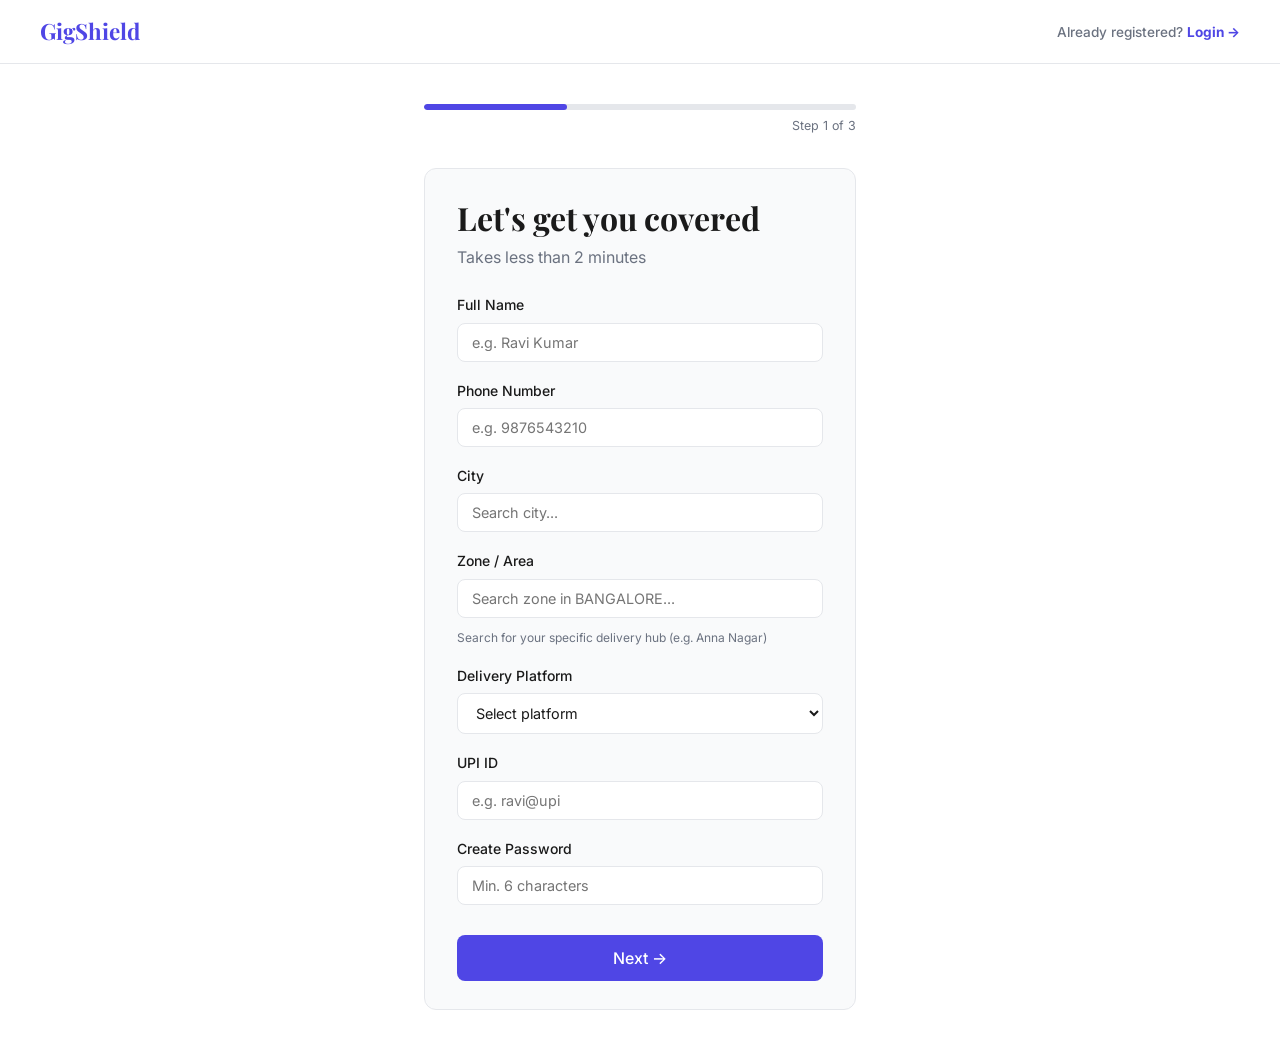
==== frontend/index.html @ 86ecbf7b "Add files via upload" ====
<!DOCTYPE html>
<html lang="en">
<head>
  <meta charset="UTF-8" />
  <meta name="viewport" content="width=device-width, initial-scale=1.0" />
  <title>GigShield — Worker Onboarding</title>
  <meta name="description" content="Sign up for GigShield income protection insurance in under 2 minutes. Designed for Zomato, Swiggy, Blinkit and Zepto delivery workers." />
  <link rel="stylesheet" href="style.css" />
</head>
<body>

<nav class="navbar">
  <a href="login.html" class="navbar-brand">GigShield</a>
  <ul class="navbar-links">
    <li><a href="login.html" class="text-muted" style="font-size:.85rem">Already registered? <strong style="color:var(--accent)">Login →</strong></a></li>
  </ul>
</nav>

<div class="page-wrapper">
  <div class="container-narrow">

    <!-- Progress Bar -->
    <div class="progress-wrap" id="progressWrap">
      <div class="progress-track">
        <div class="progress-fill" id="progressFill" style="width:33%"></div>
      </div>
      <div class="progress-label" id="progressLabel">Step 1 of 3</div>
    </div>

    <!-- ═══════════════════════════════════════════════ -->
    <!-- STEP 1: Basic Details                           -->
    <!-- ═══════════════════════════════════════════════ -->
    <div id="step1" class="card-lg">
      <h1 style="margin-bottom:6px">Let's get you covered</h1>
      <p class="text-muted mb-24">Takes less than 2 minutes</p>

      <div class="form-group">
        <label for="name">Full Name</label>
        <input type="text" id="name" placeholder="e.g. Ravi Kumar" />
      </div>
      <div class="form-group">
        <label for="phone">Phone Number</label>
        <input type="tel" id="phone" placeholder="e.g. 9876543210" maxlength="10" />
      </div>
      <div class="form-group">
        <label for="city">City</label>
        <div id="cityContainer"></div>
      </div>
      <div class="form-group">
        <label for="zone">Zone / Area</label>
        <div id="zoneContainer"></div>
        <p class="text-xs text-muted mt-4">Search for your specific delivery hub (e.g. Anna Nagar)</p>
      </div>
      <div class="form-group">
        <label for="platform">Delivery Platform</label>
        <select id="platform">
          <option value="">Select platform</option>
          <option value="BLINKIT">Blinkit</option>
          <option value="ZEPTO">Zepto</option>
          <option value="SWIGGY_INSTAMART">Swiggy Instamart</option>
        </select>
      </div>
      <div class="form-group">
        <label for="upiId">UPI ID</label>
        <input type="text" id="upiId" placeholder="e.g. ravi@upi" />
      </div>
      <div class="form-group">
        <label for="password">Create Password</label>
        <input type="password" id="password" placeholder="Min. 6 characters" />
      </div>

      <div id="step1Error" class="alert alert-danger mt-12" style="display:none"></div>

      <button class="btn btn-primary btn-full btn-lg mt-12" id="step1Next">Next →</button>
    </div>

    <!-- ═══════════════════════════════════════════════ -->
    <!-- STEP 2: Work Details                            -->
    <!-- ═══════════════════════════════════════════════ -->
    <div id="step2" class="card-lg" style="display:none">
      <h2 style="margin-bottom:6px">Tell us about your work</h2>
      <p class="text-muted mb-20" style="font-size:.9rem">
        <span style="background:var(--accent-bg);color:var(--accent);padding:3px 10px;border-radius:6px;font-size:.78rem;font-weight:600">ℹ️ Auto-synced</span>
        &nbsp; Your hours &amp; tenure are automatically fetched from your delivery platform.
      </p>

      <div class="divider"></div>

      <p class="fw-600 mb-8">Comprehensive Coverage Included</p>
      <p class="text-muted text-sm mb-16">Your GigShield policy automatically protects you against all these major disruptions:</p>

      <div class="reason-grid">
        <div class="reason-card" data-reason="HEAVY_RAIN">
          <div class="reason-icon">🌧️</div>
          <div class="reason-label">Heavy Rain</div>
        </div>
        <div class="reason-card" data-reason="CYCLONE">
          <div class="reason-icon">🌀</div>
          <div class="reason-label">Cyclone</div>
        </div>
        <div class="reason-card" data-reason="EXTREME_HEAT">
          <div class="reason-icon">☀️</div>
          <div class="reason-label">Extreme Heat</div>
        </div>
        <div class="reason-card" data-reason="SMOG">
          <div class="reason-icon">🌫️</div>
          <div class="reason-label">Smog / Bad Air</div>
        </div>
        <div class="reason-card" data-reason="STORM">
          <div class="reason-icon">⚡</div>
          <div class="reason-label">Storm</div>
        </div>
        <div class="reason-card" data-reason="AREA_BLOCKED">
          <div class="reason-icon">🛑</div>
          <div class="reason-label">Area Blocked</div>
        </div>
      </div>

      <div id="step2Error" class="alert alert-danger mt-12" style="display:none"></div>

      <div class="flex gap-12 mt-16">
        <button class="btn btn-secondary" id="step2Back">← Back</button>
        <button class="btn btn-primary" style="flex:1;justify-content:center" id="step2Next">Next →</button>
      </div>
    </div>

    <!-- ═══════════════════════════════════════════════ -->
    <!-- STEP 3: Review & Submit                         -->
    <!-- ═══════════════════════════════════════════════ -->
    <div id="step3" class="card-lg" style="display:none">
      <h2 style="margin-bottom:20px">Almost there!</h2>
      <p class="text-muted mb-24">Please review your details before submitting.</p>

      <div class="card mb-24" id="summaryCard">
        <table class="summary-table" id="summaryTable"></table>
      </div>

      <div id="step3Error" class="alert alert-danger" style="display:none"></div>

      <div class="flex gap-12 mt-16">
        <button class="btn btn-secondary" id="step3Back">← Back</button>
        <button class="btn btn-primary" style="flex:1;justify-content:center" id="submitBtn">
          <span id="submitLabel">✔ Register Me</span>
          <span id="submitSpinner" style="display:none">Submitting…</span>
        </button>
      </div>
    </div>

    <!-- ═══════════════════════════════════════════════ -->
    <!-- SUCCESS STATE                                   -->
    <!-- ═══════════════════════════════════════════════ -->
    <div id="successState" class="card-lg text-center" style="display:none">
      <div style="font-size:3.5rem;margin-bottom:16px">✅</div>
      <h2>You're registered!</h2>
      <p class="text-muted mt-8 mb-24">Your registration was successful. Save your Worker ID below.</p>
      <div class="card" style="background:#f0fdf4;border-color:#bbf7d0;margin-bottom:24px">
        <p class="text-sm text-muted mb-4">Your Worker ID</p>
        <p style="font-family:var(--font-head);font-size:2.5rem;font-weight:700;color:var(--success)" id="workerIdDisplay"></p>
        <p class="text-sm mt-8">Keep this safe. You'll need it to check your policy and payouts.</p>
      </div>
      <div style="display:flex;gap:12px;flex-direction:column">
        <a href="policy.html" id="goToPolicy" class="btn btn-primary btn-full btn-lg">Get My Policy →</a>
        <a href="worker-dashboard.html" id="goToDashboard" class="btn btn-outline btn-full">View My Dashboard</a>
      </div>
    </div>

  </div>
</div>

<script src="app.js"></script>
<script>
  // ── State ────────────────────────────────────────────────
  const data = {
    name: '', phone: '', city: '', zone: '', platform: '', upiId: '', password: '',
    reasons: [],
  };
  let currentStep = 1;
  let createdWorkerId = null;

  // ── Step navigation ──────────────────────────────────────
  function goStep(n) {
    document.getElementById('step1').style.display       = n === 1 ? '' : 'none';
    document.getElementById('step2').style.display       = n === 2 ? '' : 'none';
    document.getElementById('step3').style.display       = n === 3 ? '' : 'none';
    document.getElementById('progressWrap').style.display = n > 0 ? '' : 'none';
    currentStep = n;
    const widths = ['33%', '66%', '100%'];
    document.getElementById('progressFill').style.width = widths[n - 1];
    document.getElementById('progressLabel').textContent = `Step ${n} of 3`;
  }

  // ── Step 1 logic ─────────────────────────────────────────
  document.getElementById('step1Next').addEventListener('click', () => {
    const errEl = document.getElementById('step1Error');
    errEl.style.display = 'none';
    data.name     = document.getElementById('name').value.trim();
    data.phone    = document.getElementById('phone').value.trim();
    data.city     = document.getElementById('city').value;
    data.zone     = document.getElementById('zone') ? document.getElementById('zone').value : '';
    data.platform = document.getElementById('platform').value;
    data.upiId    = document.getElementById('upiId').value.trim();
    data.password = document.getElementById('password').value;

    if (!data.name)     return showStep1Err('Please enter your full name.');
    if (!/^\d{10}$/.test(data.phone)) return showStep1Err('Enter a valid 10-digit phone number.');
    if (!data.city)     return showStep1Err('Please select your city.');
    if (!data.zone)     return showStep1Err('Please select your zone / area.');
    if (!data.platform) return showStep1Err('Please select your delivery platform.');
    if (!data.upiId)    return showStep1Err('Please enter your UPI ID.');
    if (!data.password || data.password.length < 6) return showStep1Err('Please enter a password with at least 6 characters.');

    goStep(2);
  });

  function showStep1Err(msg) {
    const el = document.getElementById('step1Error');
    el.textContent = msg; el.style.display = 'flex';
  }

  // All reasons are included by default
  data.reasons = ['HEAVY_RAIN', 'CYCLONE', 'EXTREME_HEAT', 'SMOG', 'STORM', 'AREA_BLOCKED'];

  // ── Step 2 logic ─────────────────────────────────────────
  document.getElementById('step2Next').addEventListener('click', () => {
    buildSummary();
    goStep(3);
  });

  document.getElementById('step2Back').addEventListener('click', () => goStep(1));

  // ── Step 3 summary ───────────────────────────────────────
  function buildSummary() {
    const rows = [
      ['Full Name',    data.name],
      ['Phone',        data.phone],
      ['Location',     `${data.city} — ${data.zone}`],
      ['Platform',     data.platform.replace(/_/g,' ')],
      ['UPI ID',       data.upiId],
      ['Hours / Tenure', 'Auto-fetched from platform ✓'],
      ['Coverage Status', 'Comprehensive (All Events Included) ✓'],
    ];
    document.getElementById('summaryTable').innerHTML = rows.map(([k, v]) =>
      `<tr><td>${k}</td><td>${v}</td></tr>`
    ).join('');
  }

  document.getElementById('step3Back').addEventListener('click', () => goStep(2));

  // ── Submit ───────────────────────────────────────────────
  document.getElementById('submitBtn').addEventListener('click', async () => {
    const errEl = document.getElementById('step3Error');
    errEl.style.display = 'none';
    document.getElementById('submitLabel').style.display = 'none';
    document.getElementById('submitSpinner').style.display = '';
    document.getElementById('submitBtn').disabled = true;

    const body = {
      // Basic Info
      name:              data.name,
      phoneNumber:       data.phone,
      phone_number:      data.phone, // Double mapping for backend compatibility
      
      city:              data.city,
      zone:              data.zone,
      platform:          data.platform,
      
      // Finance & Auth
      upiId:             data.upiId,
      upi_id:            data.upiId, // Double mapping
      password:          data.password,
      
      // Status & Work (Defaults for new registration)
      weeklyActiveHours:   0,
      weekly_active_hours: 0, // Double mapping
      tenureWeeks:         0,
      tenure_weeks:        0,  // Double mapping
      
      // Metadata
      onboarding_date:   new Date().toISOString()
    };

    try {
      const res = await apiPost('/api/v1/workers', body);
      createdWorkerId = res.id || res.workerId || res.worker_id || 1;
      document.getElementById('workerIdDisplay').textContent = `#${createdWorkerId}`;
      document.getElementById('goToPolicy').href = `policy.html?workerId=${createdWorkerId}`;
      document.getElementById('goToDashboard').href = `worker-dashboard.html?workerId=${createdWorkerId}`;
      goStep(0);
      document.getElementById('successState').style.display = '';
      document.getElementById('progressWrap').style.display  = 'none';
    } catch (err) {
      errEl.textContent = 'Something went wrong. Please try again.';
      errEl.style.display = 'flex';
    } finally {
      document.getElementById('submitLabel').style.display = '';
      document.getElementById('submitSpinner').style.display = 'none';
      document.getElementById('submitBtn').disabled = false;
    }
  });

  initCitySearch('cityContainer', 'city', '', (newCity) => {
    // When city changes, reset and re-init zone search
    initZoneSearch('zoneContainer', 'zone', newCity);
  });
  // Initial zone search load
  initZoneSearch('zoneContainer', 'zone', 'BANGALORE');
</script>
</body>
</html>
---- frontend/style.css ----
/* ============================================================
   GigShield — Shared Stylesheet
   ============================================================ */
@import url('https://fonts.googleapis.com/css2?family=Playfair+Display:wght@400;700&family=Inter:wght@400;500;600&display=swap');

/* ── Reset ── */
*,
*::before,
*::after {
  box-sizing: border-box;
  margin: 0;
  padding: 0;
}

:root {
  --bg: #ffffff;
  --text: #1a1a1a;
  --muted: #6b7280;
  --accent: #4f46e5;
  --accent-bg: #eef2ff;
  --success: #16a34a;
  --danger: #dc2626;
  --warning: #d97706;
  --card-bg: #f9fafb;
  --border: #e5e7eb;
  --radius: 12px;
  --radius-sm: 8px;
  --font-body: 'Inter', sans-serif;
  --font-head: 'Playfair Display', serif;
}

html {
  font-size: 16px;
  scroll-behavior: smooth;
}

body {
  font-family: var(--font-body);
  background: var(--bg);
  color: var(--text);
  line-height: 1.6;
  -webkit-font-smoothing: antialiased;
}

/* ── Page fade-in ── */
.page-wrapper {
  animation: fadeIn .3s ease both;
}

@keyframes fadeIn {
  from {
    opacity: 0;
    transform: translateY(8px);
  }

  to {
    opacity: 1;
    transform: translateY(0);
  }
}

/* ── Navbar ── */
.navbar {
  display: flex;
  align-items: center;
  justify-content: space-between;
  padding: 0 40px;
  height: 64px;
  background: #fff;
  border-bottom: 1px solid var(--border);
  position: sticky;
  top: 0;
  z-index: 100;
}

.navbar-brand {
  font-family: var(--font-head);
  font-weight: 700;
  font-size: 1.4rem;
  color: var(--accent);
  text-decoration: none;
}

.navbar-links {
  display: flex;
  gap: 28px;
  list-style: none;
}

.navbar-links a {
  font-size: .875rem;
  font-weight: 500;
  color: var(--muted);
  text-decoration: none;
  padding-bottom: 4px;
  transition: color .15s;
}

.navbar-links a:hover {
  color: var(--text);
}

.navbar-links a.active {
  color: var(--accent);
  border-bottom: 2px solid var(--accent);
}

/* ── Layout ── */
.container {
  max-width: 1200px;
  margin: 0 auto;
  padding: 40px 24px;
}

.container-narrow {
  max-width: 480px;
  margin: 0 auto;
  padding: 40px 24px;
}

/* ── Cards ── */
.card {
  background: var(--card-bg);
  border: 1px solid var(--border);
  border-radius: var(--radius);
  padding: 16px;
}

.card-lg {
  background: var(--card-bg);
  border: 1px solid var(--border);
  border-radius: var(--radius);
  padding: 28px 32px;
}

.card-white {
  background: #fff;
  border: 1px solid var(--border);
  border-radius: var(--radius);
  padding: 20px 24px;
}

/* ── Typography ── */
h1,
h2,
h3,
h4 {
  font-family: var(--font-head);
  font-weight: 700;
  line-height: 1.3;
}

h1 {
  font-size: 2rem;
}

h2 {
  font-size: 1.5rem;
}

h3 {
  font-size: 1.2rem;
}

h4 {
  font-size: 1rem;
}

.text-muted {
  color: var(--muted);
}

.text-accent {
  color: var(--accent);
}

.text-success {
  color: var(--success);
}

.text-danger {
  color: var(--danger);
}

.text-warning {
  color: var(--warning);
}

.text-sm {
  font-size: .875rem;
}

.text-xs {
  font-size: .75rem;
}

.text-lg {
  font-size: 1.1rem;
}

.text-center {
  text-align: center;
}

.fw-600 {
  font-weight: 600;
}

/* ── Buttons ── */
.btn {
  display: inline-flex;
  align-items: center;
  gap: 8px;
  padding: 10px 20px;
  border-radius: var(--radius-sm);
  border: none;
  cursor: pointer;
  font-family: var(--font-body);
  font-size: .9rem;
  font-weight: 500;
  text-decoration: none;
  transition: opacity .15s, transform .1s;
}

.btn:active {
  transform: scale(.98);
}

.btn-primary {
  background: var(--accent);
  color: #fff;
}

.btn-primary:hover {
  opacity: .87;
}

.btn-secondary {
  background: var(--border);
  color: var(--text);
}

.btn-secondary:hover {
  background: #dde0e6;
}

.btn-danger {
  background: var(--danger);
  color: #fff;
}

.btn-success {
  background: var(--success);
  color: #fff;
}

.btn-outline {
  background: transparent;
  border: 1.5px solid var(--accent);
  color: var(--accent);
}

.btn-outline:hover {
  background: var(--accent-bg);
}

.btn-lg {
  padding: 13px 28px;
  font-size: 1rem;
}

.btn-sm {
  padding: 6px 14px;
  font-size: .8rem;
}

.btn-full {
  width: 100%;
  justify-content: center;
}

/* ── Forms ── */
.form-group {
  display: flex;
  flex-direction: column;
  gap: 6px;
  margin-bottom: 18px;
}

label {
  font-size: .875rem;
  font-weight: 500;
  color: var(--text);
}

input,
select,
textarea {
  padding: 10px 14px;
  border: 1px solid var(--border);
  border-radius: var(--radius-sm);
  font-family: var(--font-body);
  font-size: .9rem;
  background: #fff;
  color: var(--text);
  outline: none;
  transition: border-color .15s;
  width: 100%;
}

input:focus,
select:focus,
textarea:focus {
  border-color: var(--accent);
  box-shadow: 0 0 0 3px rgba(79, 70, 229, .08);
}

/* ── Badges ── */
.badge {
  display: inline-block;
  padding: 3px 10px;
  border-radius: 999px;
  font-size: .72rem;
  font-weight: 600;
  text-transform: uppercase;
  letter-spacing: .04em;
}

.badge-green {
  background: #dcfce7;
  color: #15803d;
}

.badge-red {
  background: #fee2e2;
  color: #b91c1c;
}

.badge-amber {
  background: #fef3c7;
  color: #92400e;
}

.badge-indigo {
  background: var(--accent-bg);
  color: var(--accent);
}

.badge-gray {
  background: #f3f4f6;
  color: #4b5563;
}

/* ── Progress (onboarding) ── */
.progress-wrap {
  margin-bottom: 32px;
}

.progress-track {
  width: 100%;
  height: 6px;
  background: var(--border);
  border-radius: 999px;
  overflow: hidden;
}

.progress-fill {
  height: 100%;
  background: var(--accent);
  border-radius: 999px;
  transition: width .4s ease;
}

.progress-label {
  font-size: .78rem;
  color: var(--muted);
  text-align: right;
  margin-top: 6px;
}

/* ── Tables ── */
.table-wrapper {
  overflow-x: auto;
  border-radius: var(--radius);
  border: 1px solid var(--border);
}

table {
  width: 100%;
  border-collapse: collapse;
  font-size: .875rem;
}

thead th {
  background: var(--card-bg);
  padding: 12px 16px;
  text-align: left;
  font-weight: 600;
  font-size: .75rem;
  text-transform: uppercase;
  letter-spacing: .04em;
  color: var(--muted);
  border-bottom: 1px solid var(--border);
}

tbody td {
  padding: 12px 16px;
  border-bottom: 1px solid var(--border);
}

tbody tr:last-child td {
  border-bottom: none;
}

tbody tr:hover {
  background: #fafafa;
  cursor: default;
}

/* ── Grid ── */
.grid-2 {
  display: grid;
  grid-template-columns: 1fr 1fr;
  gap: 24px;
}

.grid-3 {
  display: grid;
  grid-template-columns: repeat(3, 1fr);
  gap: 24px;
}

.grid-4 {
  display: grid;
  grid-template-columns: repeat(4, 1fr);
  gap: 24px;
}

/* ── Payment Simulation (Razorpay-inspired) ── */
.payment-modal {
  padding: 0 !important;
  max-width: 400px !important;
  overflow: hidden;
}
.payment-header {
  background: #3395FF;
  padding: 24px;
  color: #fff;
  display: flex;
  align-items: center;
  justify-content: space-between;
}
.payment-header h3 { font-family: var(--font-body); font-size: 1.1rem; color: #fff; margin: 0; }
.payment-amount { font-size: 1.4rem; font-weight: 700; }

.payment-body { padding: 24px; background: #fff; min-height: 320px; }
.payment-methods { list-style: none; display: flex; flex-direction: column; gap: 12px; }
.payment-method {
  display: flex;
  align-items: center;
  gap: 14px;
  padding: 14px 18px;
  border: 1.5px solid var(--border);
  border-radius: var(--radius-sm);
  cursor: pointer;
  transition: border-color .15s, background .15s;
}
.payment-method:hover { border-color: #3395FF; background: #f0f7ff; }
.pm-icon { width: 32px; height: 32px; display: flex; align-items: center; justify-content: center; font-size: 1.4rem; }
.pm-label { font-weight: 600; font-size: .95rem; }

/* Processing state */
.payment-loader {
  display: flex;
  flex-direction: column;
  align-items: center;
  justify-content: center;
  height: 280px;
  text-align: center;
}
.spinner-ring {
  width: 48px; height: 48px;
  border: 4px solid #f3f3f3;
  border-top: 4px solid #3395FF;
  border-radius: 50%;
  animation: spin 1s linear infinite;
  margin-bottom: 20px;
}
@keyframes spin { 0% { transform: rotate(0deg); } 100% { transform: rotate(360deg); } }

/* Success checkmark */
.success-checkmark {
  width: 80px; height: 80px;
  margin: 0 auto 20px;
  border-radius: 50%;
  display: flex;
  align-items: center;
  justify-content: center;
  background: #dcfce7;
  color: #16a34a;
  font-size: 3rem;
  animation: scaleIn .25s ease both;
}
@keyframes scaleIn { from { transform: scale(0); opacity: 0; } to { transform: scale(1); opacity: 1; } }

.payment-footer {
  padding: 16px 24px;
  background: #f9fafb;
  border-top: 1px solid var(--border);
  display: flex;
  align-items: center;
  justify-content: space-between;
  font-size: .78rem;
  color: var(--muted);
}

.metric-label {
  font-size: .75rem;
  font-weight: 600;
  text-transform: uppercase;
  letter-spacing: .05em;
  color: var(--muted);
  margin-bottom: 8px;
}

.metric-value {
  font-family: var(--font-head);
  font-size: 2.2rem;
  font-weight: 700;
  line-height: 1;
}

.metric-sub {
  font-size: .78rem;
  color: var(--muted);
  margin-top: 6px;
}

/* ── Alerts / Banners ── */
.alert {
  padding: 14px 18px;
  border-radius: var(--radius-sm);
  font-size: .9rem;
  font-weight: 500;
  display: flex;
  align-items: center;
  gap: 10px;
}

.alert-success {
  background: #dcfce7;
  color: #15803d;
  border: 1px solid #bbf7d0;
}

.alert-danger {
  background: #fee2e2;
  color: #b91c1c;
  border: 1px solid #fecaca;
}

.alert-warning {
  background: #fef3c7;
  color: #92400e;
  border: 1px solid #fde68a;
}

.alert-info {
  background: var(--accent-bg);
  color: var(--accent);
  border: 1px solid #c7d2fe;
}

.alert-trigger {
  border: 2px solid var(--danger);
  animation: pulseAlert 1.5s ease-in-out infinite;
}

@keyframes pulseAlert {

  0%,
  100% {
    box-shadow: 0 0 0 0 rgba(220, 38, 38, .3);
  }

  50% {
    box-shadow: 0 0 0 8px rgba(220, 38, 38, 0);
  }
}

/* ── Skeleton ── */
.skeleton {
  background: linear-gradient(90deg, #f0f0f0 25%, #e4e4e4 50%, #f0f0f0 75%);
  background-size: 200% 100%;
  animation: shimmer 1.5s infinite;
  border-radius: 6px;
}

@keyframes shimmer {
  from {
    background-position: 200% 0;
  }

  to {
    background-position: -200% 0;
  }
}

.sk-line {
  height: 14px;
  margin-bottom: 10px;
}

.sk-block {
  height: 72px;
  margin-bottom: 12px;
}

/* ── Modal ── */
.modal-overlay {
  position: fixed;
  inset: 0;
  background: rgba(0, 0, 0, .45);
  display: flex;
  align-items: center;
  justify-content: center;
  z-index: 200;
  padding: 24px;
}

.modal-box {
  background: #fff;
  border-radius: var(--radius);
  border: 1px solid var(--border);
  padding: 32px;
  max-width: 440px;
  width: 100%;
  animation: fadeIn .2s ease;
}

.modal-box h3 {
  margin-bottom: 12px;
}

.modal-row {
  display: flex;
  justify-content: space-between;
  padding: 8px 0;
  border-bottom: 1px solid var(--border);
  font-size: .9rem;
}

.modal-row:last-child {
  border-bottom: none;
}

.modal-actions {
  display: flex;
  gap: 12px;
  margin-top: 24px;
}

/* ── Timeline (demo mode) ── */
.timeline-step {
  display: flex;
  align-items: center;
  gap: 14px;
  padding: 10px 0;
  opacity: 0;
  transform: translateY(6px);
  transition: opacity .35s ease, transform .35s ease;
}

.timeline-step.visible {
  opacity: 1;
  transform: translateY(0);
}

.timeline-dot {
  width: 28px;
  height: 28px;
  border-radius: 50%;
  background: var(--success);
  color: #fff;
  display: flex;
  align-items: center;
  justify-content: center;
  font-size: .75rem;
  flex-shrink: 0;
}

.timeline-dot.pending {
  background: var(--border);
  color: var(--muted);
}

/* ── Policy Plan Cards ── */
.plan-card {
  border: 2px solid var(--border);
  border-radius: var(--radius);
  padding: 24px;
  cursor: pointer;
  transition: border-color .2s, background .2s;
  position: relative;
}

.plan-card:hover {
  border-color: var(--accent);
}

.plan-card.selected {
  border-color: var(--accent);
  background: var(--accent-bg);
}

.plan-popular-badge {
  position: absolute;
  top: -12px;
  left: 50%;
  transform: translateX(-50%);
  background: var(--accent);
  color: #fff;
  font-size: .72rem;
  font-weight: 600;
  padding: 3px 12px;
  border-radius: 999px;
  white-space: nowrap;
}

.plan-price {
  font-family: var(--font-head);
  font-size: 2rem;
  font-weight: 700;
  color: var(--accent);
  margin: 12px 0 4px;
}

.plan-adjusted {
  font-size: .78rem;
  color: var(--warning);
  font-weight: 500;
  margin-top: 4px;
}

.plan-features {
  list-style: none;
  margin-top: 14px;
}

.plan-features li {
  font-size: .85rem;
  color: var(--muted);
  padding: 4px 0;
  display: flex;
  gap: 8px;
}

.plan-features li::before {
  content: '✓';
  color: var(--success);
  font-weight: 600;
}

/* ── Reason Grid (onboarding) ── */
.reason-grid {
  display: grid;
  grid-template-columns: 1fr 1fr;
  gap: 12px;
  margin: 16px 0;
}

.reason-card {
  border: 2px solid var(--border);
  border-radius: var(--radius);
  padding: 16px 12px;
  text-align: center;
  cursor: pointer;
  transition: border-color .15s, background .15s;
}

.reason-card:hover {
  border-color: #a5b4fc;
  background: #f5f3ff;
}

.reason-card.selected {
  border-color: var(--accent);
  background: var(--accent-bg);
}

.reason-card .reason-icon {
  font-size: 2rem;
  margin-bottom: 6px;
}

.reason-card .reason-label {
  font-size: .82rem;
  font-weight: 500;
  color: var(--text);
}

/* ── Summary Table (onboarding step 3) ── */
.summary-table {
  width: 100%;
  border-collapse: collapse;
  font-size: .9rem;
}

.summary-table tr td {
  padding: 10px 0;
  border-bottom: 1px solid var(--border);
}

.summary-table tr:last-child td {
  border-bottom: none;
}

.summary-table td:first-child {
  color: var(--muted);
  width: 45%;
}

.summary-table td:last-child {
  font-weight: 500;
}

/* ── Weather Cards ── */
.weather-card {
  background: var(--card-bg);
  border: 1px solid var(--border);
  border-radius: var(--radius);
  padding: 20px;
  text-align: center;
}

.weather-icon {
  font-size: 2.4rem;
  margin-bottom: 8px;
}

.weather-label {
  font-size: .78rem;
  font-weight: 600;
  text-transform: uppercase;
  letter-spacing: .05em;
  color: var(--muted);
  margin-bottom: 4px;
}

.weather-value {
  font-family: var(--font-head);
  font-size: 1.8rem;
  font-weight: 700;
  margin-bottom: 8px;
}

/* ── Risk Score Display ── */
.risk-score-big {
  font-family: var(--font-head);
  font-size: 4rem;
  font-weight: 700;
  line-height: 1;
}

/* ── Fraud Bar ── */
.fraud-bar-track {
  display: inline-block;
  width: 72px;
  height: 6px;
  background: var(--border);
  border-radius: 999px;
  overflow: hidden;
  vertical-align: middle;
  margin-right: 6px;
}

.fraud-bar-fill {
  height: 100%;
  border-radius: 999px;
}

/* ── Payout detail expand ── */
.payout-detail {
  display: none;
  background: #f8faff;
  border-top: 1px solid var(--border);
}

.payout-detail.open {
  display: table-row;
}

.payout-detail td {
  padding: 16px;
  font-size: .82rem;
}

.json-block {
  background: #1a1a2e;
  color: #a5f3fc;
  padding: 16px;
  border-radius: 8px;
  font-family: 'Courier New', monospace;
  font-size: .8rem;
  overflow-x: auto;
  white-space: pre;
  line-height: 1.6;
}

/* ── Empty state ── */
.empty-state {
  text-align: center;
  padding: 56px 24px;
  color: var(--muted);
}

.empty-state .ei {
  font-size: 3rem;
  margin-bottom: 14px;
}

.empty-state p {
  font-size: .9rem;
}

/* ── Divider ── */
.divider {
  height: 1px;
  background: var(--border);
  margin: 24px 0;
}

/* ── Utility spacing ── */
.mt-4 {
  margin-top: 4px;
}

.mt-8 {
  margin-top: 8px;
}

.mt-12 {
  margin-top: 12px;
}

.mt-16 {
  margin-top: 16px;
}

.mt-24 {
  margin-top: 24px;
}

.mt-32 {
  margin-top: 32px;
}

.mb-4 {
  margin-bottom: 4px;
}

.mb-8 {
  margin-bottom: 8px;
}

.mb-16 {
  margin-bottom: 16px;
}

.mb-24 {
  margin-bottom: 24px;
}

.flex {
  display: flex;
}

.flex-center {
  display: flex;
  align-items: center;
}

.flex-between {
  display: flex;
  align-items: center;
  justify-content: space-between;
}

.flex-end {
  display: flex;
  justify-content: flex-end;
}

.gap-8 {
  gap: 8px;
}

.gap-12 {
  gap: 12px;
}

.gap-16 {
  gap: 16px;
}

.gap-24 {
  gap: 24px;
}

.w-100 {
  width: 100%;
}

.mono {
  font-family: 'Courier New', monospace;
  font-size: .84rem;
}

/* ── Risk stat bars (dashboard) ── */
.risk-stat {
  text-align: center;
}

.risk-stat .rs-pct {
  font-family: var(--font-head);
  font-size: 1.8rem;
  font-weight: 700;
}

.risk-stat .rs-label {
  font-size: .8rem;
  color: var(--muted);
  margin-bottom: 8px;
}

.rs-bar-track {
  height: 8px;
  background: var(--border);
  border-radius: 999px;
  overflow: hidden;
  margin-top: 8px;
}

.rs-bar-fill {
  height: 100%;
  border-radius: 999px;
}

/* ── Responsive ── */
@media (max-width: 900px) {
  .grid-4 {
    grid-template-columns: repeat(2, 1fr);
  }

  .grid-3 {
    grid-template-columns: 1fr 1fr;
  }
}

@media (max-width: 600px) {
  .navbar {
    padding: 0 16px;
  }

  .navbar-links {
    gap: 14px;
  }

  .navbar-links a {
    font-size: .76rem;
  }

  .container,
  .container-narrow {
    padding: 24px 16px;
  }

  .grid-2,
  .grid-3,
  .grid-4 {
    grid-template-columns: 1fr;
  }

  .risk-score-big {
    font-size: 3rem;
  }
}
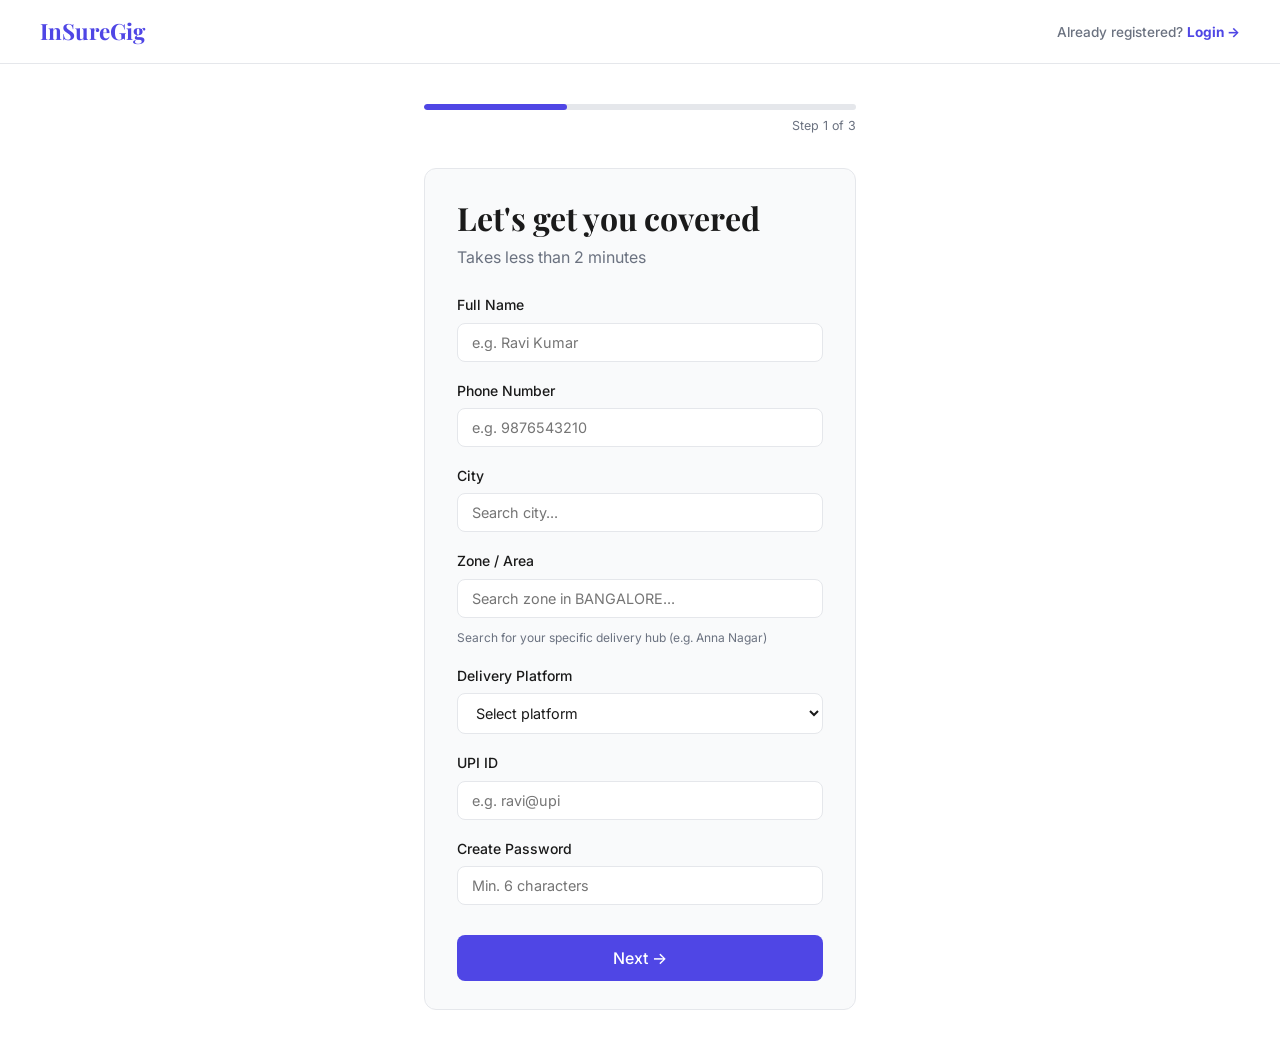
==== commit 18109054: "Add files via upload" ====
--- a/frontend/index.html
+++ b/frontend/index.html
@@ -3,14 +3,14 @@
 <head>
   <meta charset="UTF-8" />
   <meta name="viewport" content="width=device-width, initial-scale=1.0" />
-  <title>GigShield — Worker Onboarding</title>
-  <meta name="description" content="Sign up for GigShield income protection insurance in under 2 minutes. Designed for Zomato, Swiggy, Blinkit and Zepto delivery workers." />
+  <title>InSureGig — Worker Onboarding</title>
+  <meta name="description" content="Sign up for InSureGig income protection insurance in under 2 minutes. Designed for Zomato, Swiggy, Blinkit and Zepto delivery workers." />
   <link rel="stylesheet" href="style.css" />
 </head>
 <body>
 
 <nav class="navbar">
-  <a href="login.html" class="navbar-brand">GigShield</a>
+  <a href="login.html" class="navbar-brand">InSureGig</a>
   <ul class="navbar-links">
     <li><a href="login.html" class="text-muted" style="font-size:.85rem">Already registered? <strong style="color:var(--accent)">Login →</strong></a></li>
   </ul>
@@ -87,7 +87,7 @@
       <div class="divider"></div>
 
       <p class="fw-600 mb-8">Comprehensive Coverage Included</p>
-      <p class="text-muted text-sm mb-16">Your GigShield policy automatically protects you against all these major disruptions:</p>
+      <p class="text-muted text-sm mb-16">Your InSureGig policy automatically protects you against all these major disruptions:</p>
 
       <div class="reason-grid">
         <div class="reason-card" data-reason="HEAVY_RAIN">
--- a/frontend/style.css
+++ b/frontend/style.css
@@ -1,5 +1,5 @@
 /* ============================================================
-   GigShield — Shared Stylesheet
+   InSureGig — Shared Stylesheet
    ============================================================ */
 @import url('https://fonts.googleapis.com/css2?family=Playfair+Display:wght@400;700&family=Inter:wght@400;500;600&display=swap');
 
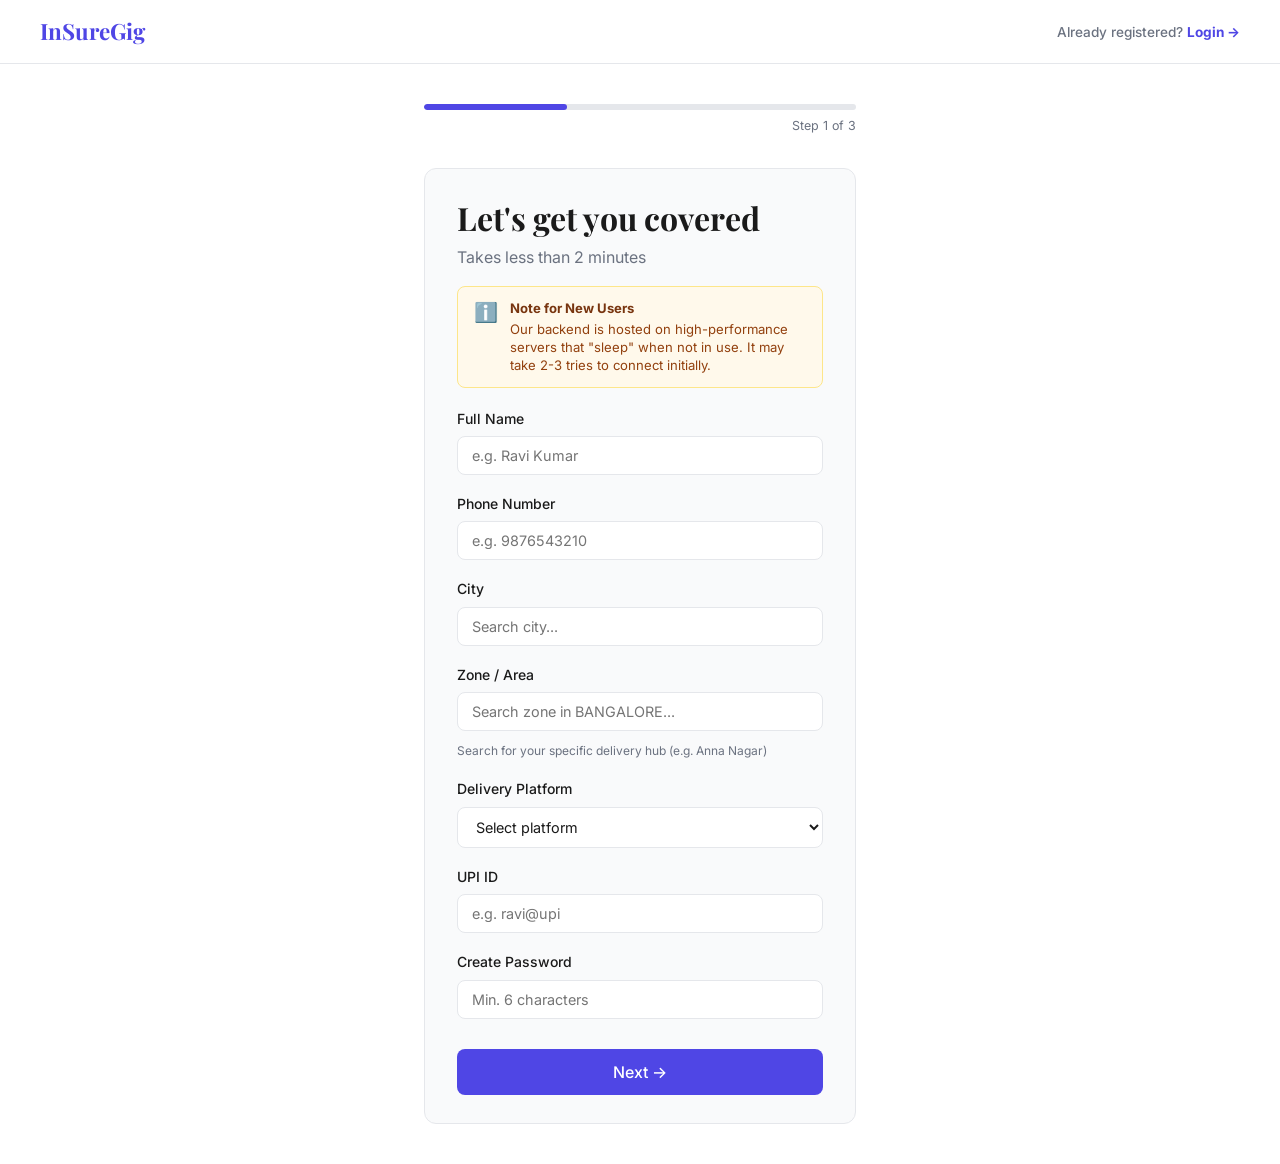
==== commit 08d02c9d: "Add files via upload" ====
--- a/frontend/index.html
+++ b/frontend/index.html
@@ -32,7 +32,15 @@
     <!-- ═══════════════════════════════════════════════ -->
     <div id="step1" class="card-lg">
       <h1 style="margin-bottom:6px">Let's get you covered</h1>
-      <p class="text-muted mb-24">Takes less than 2 minutes</p>
+      <p class="text-muted mb-16">Takes less than 2 minutes</p>
+
+      <div class="backend-disclaimer">
+        <div class="bd-icon">ℹ️</div>
+        <div class="bd-content">
+          <strong>Note for New Users</strong>
+          Our backend is hosted on high-performance servers that "sleep" when not in use. It may take 2-3 tries to connect initially.
+        </div>
+      </div>
 
       <div class="form-group">
         <label for="name">Full Name</label>
@@ -129,7 +137,15 @@
     <!-- ═══════════════════════════════════════════════ -->
     <div id="step3" class="card-lg" style="display:none">
       <h2 style="margin-bottom:20px">Almost there!</h2>
-      <p class="text-muted mb-24">Please review your details before submitting.</p>
+      <p class="text-muted mb-16">Please review your details before submitting.</p>
+
+      <div class="backend-disclaimer">
+        <div class="bd-icon">🚀</div>
+        <div class="bd-content">
+          <strong>Final Step</strong>
+          If the registration button takes a few moments or fails on the first click, please try again. The server is just waking up!
+        </div>
+      </div>
 
       <div class="card mb-24" id="summaryCard">
         <table class="summary-table" id="summaryTable"></table>
--- a/frontend/style.css
+++ b/frontend/style.css
@@ -1084,4 +1084,32 @@
   .risk-score-big {
     font-size: 3rem;
   }
-}+}
+/* -- Backend Disclaimer -- */
+.backend-disclaimer {
+  background: #fff9eb;
+  border: 1px solid #fde68a;
+  border-radius: var(--radius-sm);
+  padding: 12px 16px;
+  margin-bottom: 20px;
+  display: flex;
+  gap: 12px;
+  align-items: flex-start;
+}
+
+.backend-disclaimer .bd-icon {
+  font-size: 1.2rem;
+  margin-top: -2px;
+}
+
+.backend-disclaimer .bd-content {
+  font-size: 0.82rem;
+  color: #92400e;
+  line-height: 1.4;
+}
+
+.backend-disclaimer strong {
+  color: #78350f;
+  display: block;
+  margin-bottom: 2px;
+}
